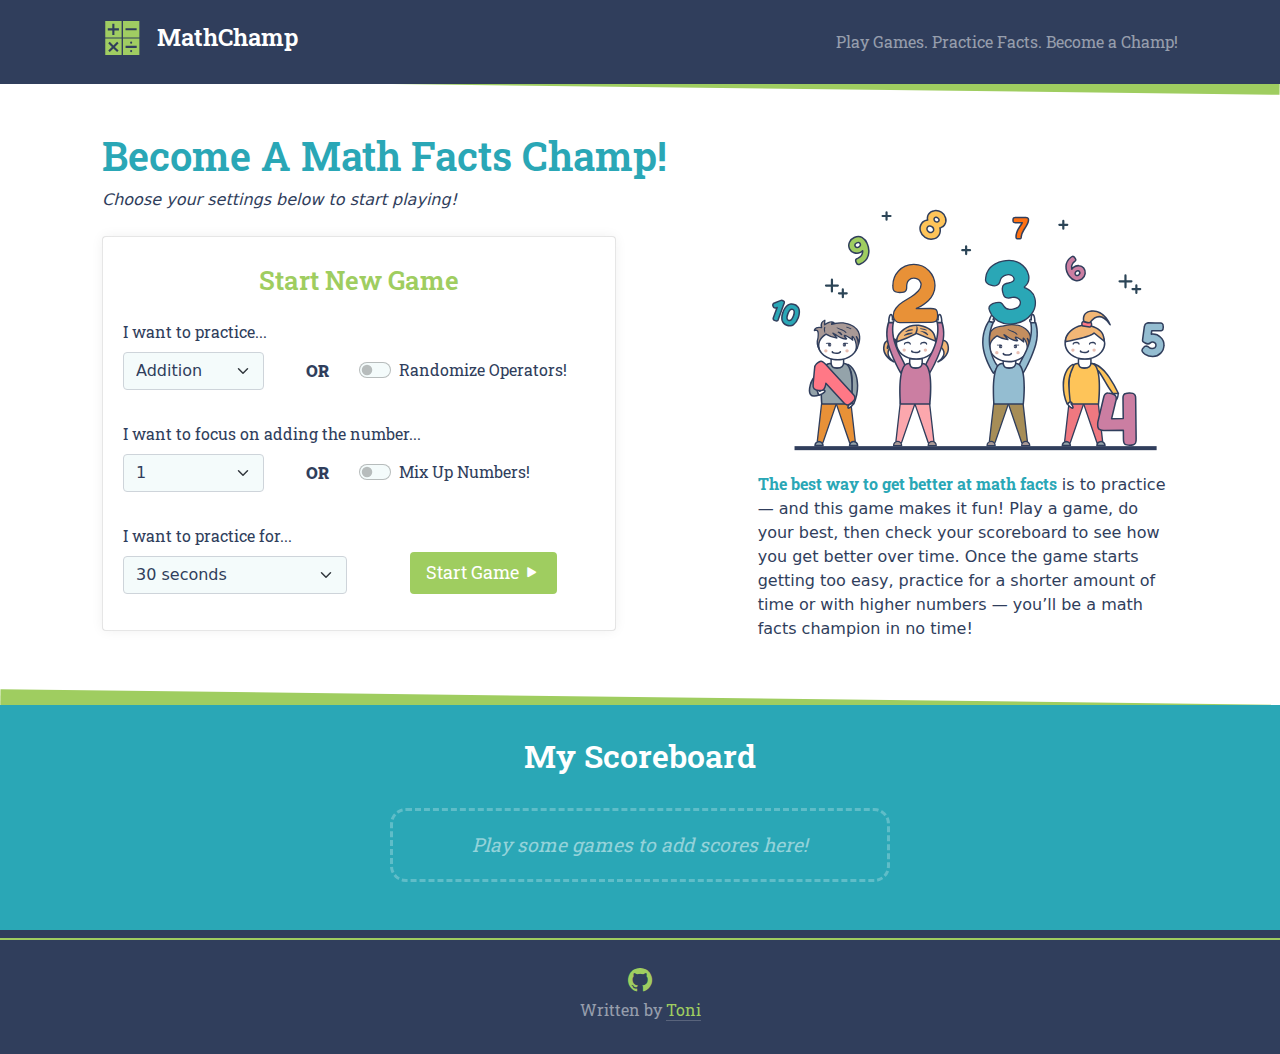
==== index.html @ 124a9b3a "Twitter card tag" ====
<!DOCTYPE html>
<html lang="en">

<head>
  <meta charset="UTF-8">
  <meta http-equiv="X-UA-Compatible" content="IE=edge">
  <meta name="viewport" content="width=device-width, initial-scale=1.0">
  <meta name="title" property="og:title" content="MathChamp: Making Learning Math Facts Fun!" />
  <meta name="image" property="og:image" content="/img/mc-screenshot.png" />
  <meta name="description" property="og:description"
    content="A game created to help students learn basic math facts (addition, subtraction, multiplication, division)." />
  <meta name="twitter:card" content="summary_large_image" />
  <link rel="icon" type="image/png" href="img/favicon.png">
  <link rel="stylesheet" href="css/main.css">
  <title>MathChamp | Practice Addition, Subtraction, Multiplication, Division Math Facts</title>
</head>
<header class="mc-header text-white mb-md-2">

  <nav class="navbar container">
    <h1 class="mc-logo navbar-brand text-center text-md-start">
      <img src="img/mc-icon.svg" width="50" height="50"
        alt="Addition, Subtraction, Multiplication and Division Symbols">
      <span>MathChamp</span>
    </h1>
    <div class="mc-slogan text-center text-md-end text-white-50">Play Games. Practice Facts. Become a Champ!
    </div>
  </nav>

  <hr class="mc-header-line">
</header>
<main class="mc-main container-lg mb-5 pt-4 mt-md-4">
  <article class="mc-article">
    <h1 class="text-center text-md-start">Become A Math Facts Champ!</h1>
    <p class="fst-italic text-center text-md-start mb-4">Choose your settings below to start playing!</p>
  </article>
  <div class="row gx-5 justify-content-between">
    <section class="mc-settings col-md-7 col-lg-6 pb-4">
      <div class="card">
        <div class="card-body">
          <h2 class="mb-4">Start New Game</h2>
          <label class="form-label" for="select-type">I want to practice...</label>
          <div
            class="mc-operators-formEls mb-3 row justify-content-center justify-content-md-between align-items-center">
            <div class="mb-3 col-12 col-md-4">
              <select id="select-type" class="mc-settings-type form-select">
                <option value="+">Addition</option>
                <option value="-">Subtraction</option>
                <option value="*">Multiplication</option>
                <option value="/">Division</option>
              </select>
            </div>
            <div class="mc-col col-2 mb-3">
              <span class="mc-settings-or text-center"><strong>OR</strong></span>
            </div>
            <div class="mc-col col-8 col-md-6 form-check form-switch mb-3">
              <label class="form-check-label" for="check-mixed-operators">Randomize Operators!</label>
              <input type="checkbox" id="check-mixed-operators" class="mc-settings-mixedOperators form-check-input">
            </div>
          </div>
          <label class="form-label" for="select-number">I want to focus on <span
              class="mc-settings-type-verb">adding</span> the
            number...</label>
          <div class="mc-focus-formEls mb-3 row justify-content-center justify-content-md-between align-items-center">
            <div class="mc-col col-12 col-md-4 mb-3">
              <select id="select-number" class="mc-settings-focus form-select">
                <option value="1">1</option>
                <option value="2">2</option>
                <option value="3">3</option>
                <option value="4">4</option>
                <option value="5">5</option>
                <option value="6">6</option>
                <option value="7">7</option>
                <option value="8">8</option>
                <option value="9">9</option>
                <option value="10">10</option>
              </select>
            </div>
            <div class="mc-col col-2 mb-3">
              <span class="mc-settings-or text-center "><strong>OR</strong></span>
            </div>
            <div class="mc-col col-7 col-md-6 form-check form-switch mb-3">
              <label class="form-check-label" for="check-mixed">Mix Up Numbers!</label>
              <input type="checkbox" id="check-mixed" class="mc-settings-mixed form-check-input">
            </div>
          </div>
          <div class="mc-row-start row align-items-end">
            <div class="col-6">
              <label class="form-label" for="select-length">I want to practice for...</label>
              <select id="select-length" class="mc-settings-length form-select">
                <option value="30">30 seconds</option>
                <option value="60">60 seconds</option>
                <option value="90">90 seconds</option>
                <option value="120">120 seconds</option>
              </select>
            </div>
            <div class="col-6 text-center"><button id="mc-settings-btn" class="btn btn-primary">
                Start Game <i class="bi bi-play-fill"></i>
              </button></div>
          </div>
        </div>
      </div>
    </section>

    <div class="col-md-5 col-lg-6 col-xl-5 pt-sm-3 pt-md-0 mc-intro">
      <p><img src="img/kids-illustration.svg" alt="Colorful illustration of kids holding up numbers" width="400"
          height="252"></p>
      <p><strong>The best way to get better at math facts</strong> is to practice — and this game
        makes it fun! Play a game, do your best, then check your scoreboard to see how
        you get
        better over time. Once the game starts getting too easy, practice for a shorter amount of time or with higher
        numbers — you’ll be a math facts champion in no time!</p>
    </div>
  </div>
</main>

<section class="mc-scoreboard-container text-white">
  <hr class="mc-header-line">
  <div class="container">
    <h2 class="text-center pb-2">My Scoreboard</h2>
    <div class="mc-scoreboard mc-no-scores">
      Play some games to add scores here!
    </div>
    <button class="mc-scoreboard-btn-clear btn btn-outline-light d-block mt-4 mx-auto "><i class="bi bi-stars"></i>
      Clear
      Scores</button>
  </div>

</section>

<footer class="mc-footer text-center text-white-50">
  <hr class="mc-footer-hr">
  <div class="container"><a href="https://github.com/Ttesori" class="mc-link-icon" aria-label="Toni's Github Account"><i
        class="bi bi-github"></i></a>
    <br>Written by <a href="https://tonitesori.dev" aria-label="Toni's portfolio website">Toni</a>
  </div>
</footer>

<section class="mc-game-modal">
  <div class="mc-game-container">
    <a href="#" class="mc-btn-close" aria-label="Close Game">X</a>
    <section class="mc-game-problem">
      <div class="mc-game-problem-1">1</div>
      <div class="mc-game-problem-type">+</div>
      <div class="mc-game-problem-2">1</div>
      <div class="mc-game-problem-equals">=</div>
      <input type="number" class="mc-game-answer" max="200" min="0">
    </section>
    <div class="mc-game-feedback">This is some feedback</div>
    <div class="progress mc-game-timer">
      <span class="mc-game-timer-bar progress-bar" role="progressbar">
        <span class="mc-game-timer-text">Ready...set...GO!</span>
      </span>

    </div>
    <button class="mc-btn-stop btn btn-sm btn-outline-danger mt-4">Stop Game</button>
  </div>
</section>

<script src="src/bootstrap.min.js"></script>
<script type="module" src="src/app.js"></script>
<script async src="https://www.googletagmanager.com/gtag/js?id=G-SX9DHLBJ65"></script>
<script>
  window.dataLayer = window.dataLayer || [];
  function gtag() { dataLayer.push(arguments); }
  gtag('js', new Date());

  gtag('config', 'G-SX9DHLBJ65');
</script>
</body>

</html>
---- css/main.css ----
@import url('bootstrap.min.css');
@import url('https://fonts.googleapis.com/css2?family=Roboto+Slab:wght@400;600&display=swap');
@import url('https://cdn.jsdelivr.net/npm/bootstrap-icons@1.5.0/font/bootstrap-icons.css');

:root {
  --bs-primary: #2aa7b6;
  --bs-secondary: #9fcd60;
  --bs-dark: #303e5c;
  --bs-light: #f4fbfb;
  --bs-font: 'Roboto Slab', serif;
}

body {
  color: var(--bs-dark);
}

h1,
h2 {
  font-family: var(--bs-font);
  font-weight: 600;
}

main h1 {
  color: var(--bs-primary);
}

main h2 {
  color: var(--bs-secondary);
}

hr.mc-header-line {
  border: 36px solid var(--bs-secondary);
  position: absolute;
  top: 15px;
  left: 0;
  z-index: -1;
  opacity: 1;
  width: 100%;
  transform: rotate(0.7deg);
  margin: 0;
}

.mc-header .navbar {
  padding-left: 2rem;
  padding-right: 2rem;
}

.mc-scoreboard-container hr.mc-header-line {
  top: -8px;
}

.mc-settings .card-body {
  padding: 1.75rem 1.25rem 2.25rem;
  box-shadow: 0px 0px 0.75rem #eee;
}

.mc-settings h2 {
  font-size: 1.6rem;
}

.mc-settings input,
.mc-settings select,
.mc-settings label {
  color: var(--bs-dark);
}

.mc-settings-or {
  display: block;
  text-align: center;
  font-weight: bold;
}

.mc-settings .form-check-input:checked {
  background-color: var(--bs-secondary);
  border-color: var(--bs-secondary);
}

.mc-settings .form-check-input:focus {
  border-color: #ccc;
  box-shadow: 0 0 0 0.25rem #eee;
}

.mc-settings select {
  background-color: var(--bs-light);
}

.mc-settings .form-check-input {
  background-color: var(--bs-light);
}
.mc-settings label,
.mc-settings-or {
  font-family: var(--bs-font);
}

.mc-slogan {
  font-family: var(--bs-font);
}

.mc-settings .btn-primary {
  font-size: 1.1rem;
  padding: 0.5rem 1rem;
}

.mc-settings .btn-primary:hover {
  background-color: var(--bs-primary);
}

.btn-primary {
  background-color: var(--bs-secondary);
  border: 0;
  font-family: var(--bs-font);
}

.mc-header h1,
.mc-scoreboard h2 {
  color: #fff;
}

.mc-header {
  background: var(--bs-dark);
  position: relative;
}
@media screen and (min-width: 768px) {
  .mc-intro {
    margin-top: -2rem;
  }
}

.mc-intro p strong {
  color: var(--bs-primary);
  font-family: var(--bs-font);
}

.mc-intro img {
  max-width: 400px;
  display: block;
  margin: 0 auto;
}

.mc-logo img {
  padding-right: 10px;
  margin-top: -5px;
}

.mc-logo span {
  font-size: 1.5rem;
  display: inline-block;
  margin-top: 10px;
}

.mc-settings h2 {
  text-align: center;
}

.mc-game-modal,
.hide {
  display: none !important;
}

.container-lg {
  padding: 0 2rem;
}

.mc-game-modal {
  position: fixed;
  top: 0;
  left: 0;
  right: 0;
  bottom: 0;
  height: 100vh;
  background: rgba(0, 0, 0, 0.7);
}

.mc-game-container {
  background: #fff;
  padding: 2rem;
  position: absolute;
  width: 600px;
  max-width: 85%;
  left: 50%;
  top: 50%;
  border-radius: 0.5rem;
  transform: translate(-50%, -50%);
  border: 4px solid var(--bs-secondary);
  box-shadow: 0px 0px 2rem rgba(0, 0, 0, 0.5);
}

.active {
  display: block !important;
}

.mc-btn-close {
  position: absolute;
  top: 0.5rem;
  right: 1rem;
  color: #aaa;
  text-decoration: none;
}

.mc-game-problem {
  display: flex;
  justify-content: center;
}

.mc-game-problem div {
  padding: 0.5rem 0.75rem;
  font-size: 3.5rem;
  font-family: var(--bs-font);
  color: var(--bs-primary);
}

div.mc-game-problem-equals {
  color: var(--bs-secondary);
}

.mc-game-answer {
  border: 1px solid var(--bs-secondary);
  outline: 0;
  border-radius: 3px;
  max-width: 125px;
  font-size: 3rem;
  margin-left: 1rem;
  padding: 0.25rem 0.25rem 0.25rem 1rem;
  background: var(--bs-light);
  color: var(--bs-dark);
  font-family: var(--bs-font);
  text-align: center;
}

.mc-game-feedback {
  font-size: 1.25rem;
  font-style: italic;
  padding: 1rem 0.5rem;
  text-align: center;
  color: var(--bs-dark);
}

.mc-scoreboard-container {
  background: var(--bs-primary);
  position: relative;
  text-align: center;
  padding: 2rem 0 3rem;
}

.mc-scoreboard td {
  text-align: center;
  border-bottom-color: rgba(255, 255, 255, 0.3);
}

.mc-scoreboard tr:nth-child(odd) td {
  background-color: rgba(255, 255, 255, 0.1);
}

.mc-scoreboard th {
  font-family: var(--bs-font);
  font-weight: 600;
  text-align: center;
  border-bottom-color: rgba(255, 255, 255, 0.5);
}

.mc-no-scores {
  font-style: italic;
  font-family: var(--bs-font);
  font-size: 1.2rem;
  color: rgba(255, 255, 255, 0.5) !important;
  border: 3px dashed rgba(255, 255, 255, 0.25);
  border-radius: 1rem;
  padding: 1.25rem 1.5rem;
  max-width: 500px;
  margin: 1.5rem auto 0;
}

.mc-scoreboard-btn-clear {
  border-color: rgba(255, 255, 255, 0.5);
  color: rgba(255, 255, 255, 0.9);
  font-family: var(--bs-font);
}

.mc-game-timer-bar {
  transition: width 1s linear;
  width: 100%;
  background-image: linear-gradient(to left, var(--bs-primary), #57bac6);
}

.progress-bar {
  background-color: var(--bs-primary);
}

.progress {
  height: 2rem;
}

.mc-game-timer-text {
  font-size: 1rem;
  padding: 1rem;
}

.mc-btn-stop {
  display: block;
  margin: 1rem auto 0;
}

.mc-footer {
  background: var(--bs-dark);
  font-family: var(--bs-font);
  position: relative;
}

.mc-footer a {
  color: var(--bs-secondary);
  text-decoration: none;
  border-bottom: 1px solid rgba(255, 255, 255, 0.2);
  transition: all 0.3s ease-in-out;
}

.mc-footer a.mc-link-icon {
  border-bottom: 0;
}
.mc-footer a:hover {
  color: var(--bs-light);
  border-bottom-color: rgba(255, 255, 255, 0.5);
}
.mc-footer-hr {
  position: absolute;
  opacity: 1;
  border: 1px solid var(--bs-secondary);
  top: -8px;
  width: 100%;
}

.mc-footer .bi {
  font-size: 1.5rem;
}

.mc-footer .container {
  text-align: center;
  padding: 2rem 0;
}

@media screen and (max-width: 768px) {
  :root {
    font-size: 20px;
  }

  .mc-header {
    padding-bottom: 1rem;
  }

  .mc-header nav {
    justify-content: center;
  }

  .mc-logo span {
    font-size: 2rem;
    padding-left: 10px;
  }

  .mc-logo img {
    width: 75px;
    margin-top: -15px;
  }

  .mc-settings-or {
    font-size: 1.1rem;
  }

  .mc-focus-formEls .col-6 {
    width: 100%;
  }

  .mc-focus-formEls .col-6 br {
    display: none;
  }

  .mc-no-scores {
    font-size: 1rem;
  }

  .mc-scoreboard table {
    font-size: 0.9rem;
    line-height: 1.3;
    vertical-align: bottom;
  }

  .col-secAns,
  .col-length {
    display: none;
  }

  .mc-scoreboard-btn-clear {
    font-size: 0.9rem;
  }

  .mc-footer {
    font-size: 0.9rem;
  }
}

@media screen and (max-width: 468px) {
  :root {
    font-size: 17px;
  }
  .navbar-brand {
    margin: 0;
    display: flex;
    flex-direction: column;
    justify-content: center;
    text-align: center;
  }
  .mc-logo img {
    display: inline-block;
    margin: 0 auto;
  }
  .mc-logo span {
    padding: 0;
  }

  .mc-slogan {
    display: none;
  }

  .mc-main {
    padding: 0.5rem;
    margin: 0;
  }

  .mc-article {
    padding: 0 1rem;
  }

  .mc-article p {
    font-size: 1rem;
  }

  .mc-settings h2 {
    font-size: 1.4rem;
  }

  .mc-focus-formEls {
    flex-wrap: wrap;
  }

  .mc-focus-formEls .col-4 {
    width: 70%;
  }
  .mc-focus-formEls .col-2 {
    width: 25%;
    padding: 0;
  }

  .mc-focus-formEls .col-6 {
    width: 90%;
    margin-top: 0.5rem;
    padding-left: 5rem;
  }

  .mc-settings-or {
    text-align: left;
  }

  .mc-row-start {
    flex-direction: column;
  }

  .mc-row-start div {
    width: 100%;
  }

  #mc-settings-btn {
    margin-top: 1rem;
  }

  .mc-intro {
    padding: 0 2.5rem;
    font-size: 0.95rem;
  }

  .mc-intro img {
    max-width: 95%;
  }

  .col-length,
  .col-focusNum,
  .col-correct {
    display: none;
  }

  .mc-game-problem {
    flex-wrap: wrap;
  }
  .mc-game-problem div {
    font-size: 2.5rem;
    padding: 0 0.5rem;
  }
  .mc-game-answer {
    width: 55%;
    margin: 0.25rem 0 0 0;
    padding: 0.25rem 0.35rem;
    font-size: 2rem;
    text-align: center;
  }
  .mc-game-feedback {
    font-size: 0.9rem;
  }
}

@media (prefers-reduced-motion) {
  a:hover {
    transition: none;
  }
}
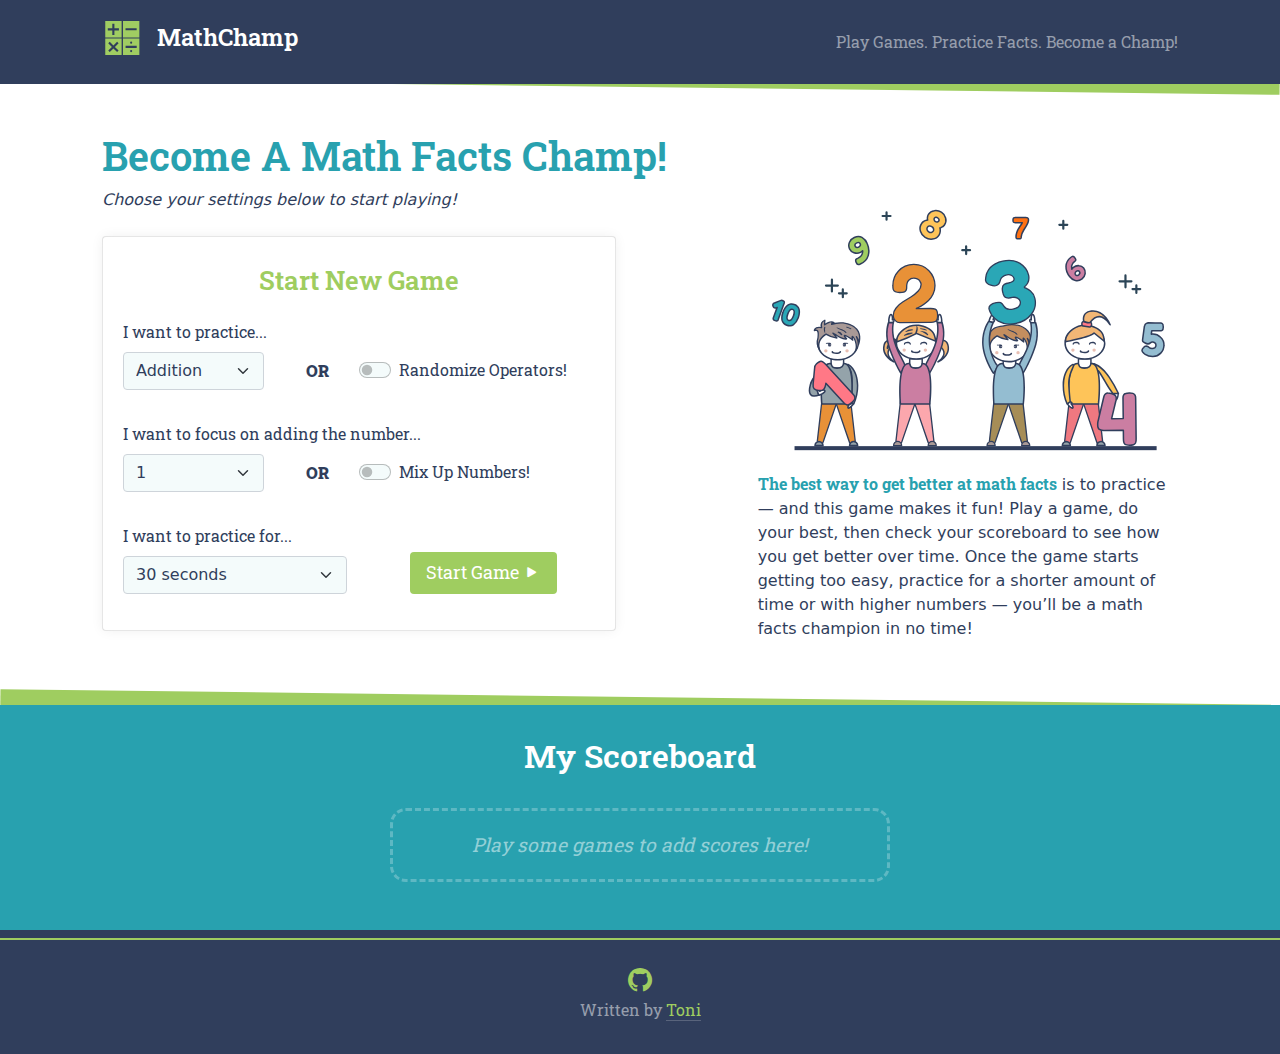
==== commit ec746ed0: "Add sr-only class" ====
--- a/index.html
+++ b/index.html
@@ -5,11 +5,15 @@
   <meta charset="UTF-8">
   <meta http-equiv="X-UA-Compatible" content="IE=edge">
   <meta name="viewport" content="width=device-width, initial-scale=1.0">
-  <meta name="title" property="og:title" content="MathChamp: Making Learning Math Facts Fun!" />
-  <meta name="image" property="og:image" content="/img/mc-screenshot.png" />
-  <meta name="description" property="og:description"
-    content="A game created to help students learn basic math facts (addition, subtraction, multiplication, division)." />
   <meta name="twitter:card" content="summary_large_image" />
+  <meta name="twitter:title" content="MathChamp Makes Learning Math Facts Fun" />
+  <meta name="twitter:creator" content="@ttesori" />
+  <meta name="twitter:image" content="https://mathfactsgame.com/img/mc-screenshot.png" />
+  <meta name="twitter:description" content="A game to help students learn basic math facts" />
+  <meta name="title" property="og:title" content="MathChamp Makes Learning Math Facts Fun!" />
+  <meta name="image" property="og:image" content="https://mathfactsgame.com/img/mc-screenshot.png" />
+  <meta name="description" property="og:description" content="A game to help students learn basic math facts" />
+
   <link rel="icon" type="image/png" href="img/favicon.png">
   <link rel="stylesheet" href="css/main.css">
   <title>MathChamp | Practice Addition, Subtraction, Multiplication, Division Math Facts</title>
@@ -136,15 +140,16 @@
 </footer>
 
 <section class="mc-game-modal">
+  <h2 class="sr-only">Solve the Problem</h2>
   <div class="mc-game-container">
     <a href="#" class="mc-btn-close" aria-label="Close Game">X</a>
-    <section class="mc-game-problem">
+    <div class="mc-game-problem">
       <div class="mc-game-problem-1">1</div>
       <div class="mc-game-problem-type">+</div>
       <div class="mc-game-problem-2">1</div>
       <div class="mc-game-problem-equals">=</div>
       <input type="number" class="mc-game-answer" max="200" min="0">
-    </section>
+    </div>
     <div class="mc-game-feedback">This is some feedback</div>
     <div class="progress mc-game-timer">
       <span class="mc-game-timer-bar progress-bar" role="progressbar">
--- a/css/main.css
+++ b/css/main.css
@@ -3,7 +3,7 @@
 @import url('https://cdn.jsdelivr.net/npm/bootstrap-icons@1.5.0/font/bootstrap-icons.css');
 
 :root {
-  --bs-primary: #2aa7b6;
+  --bs-primary: #28a1af;
   --bs-secondary: #9fcd60;
   --bs-dark: #303e5c;
   --bs-light: #f4fbfb;
@@ -38,6 +38,16 @@
   width: 100%;
   transform: rotate(0.7deg);
   margin: 0;
+}
+
+/* From WebAIM */
+.sr-only {
+  position: absolute;
+  left: -10000px;
+  top: auto;
+  width: 1px;
+  height: 1px;
+  overflow: hidden;
 }
 
 .mc-header .navbar {
